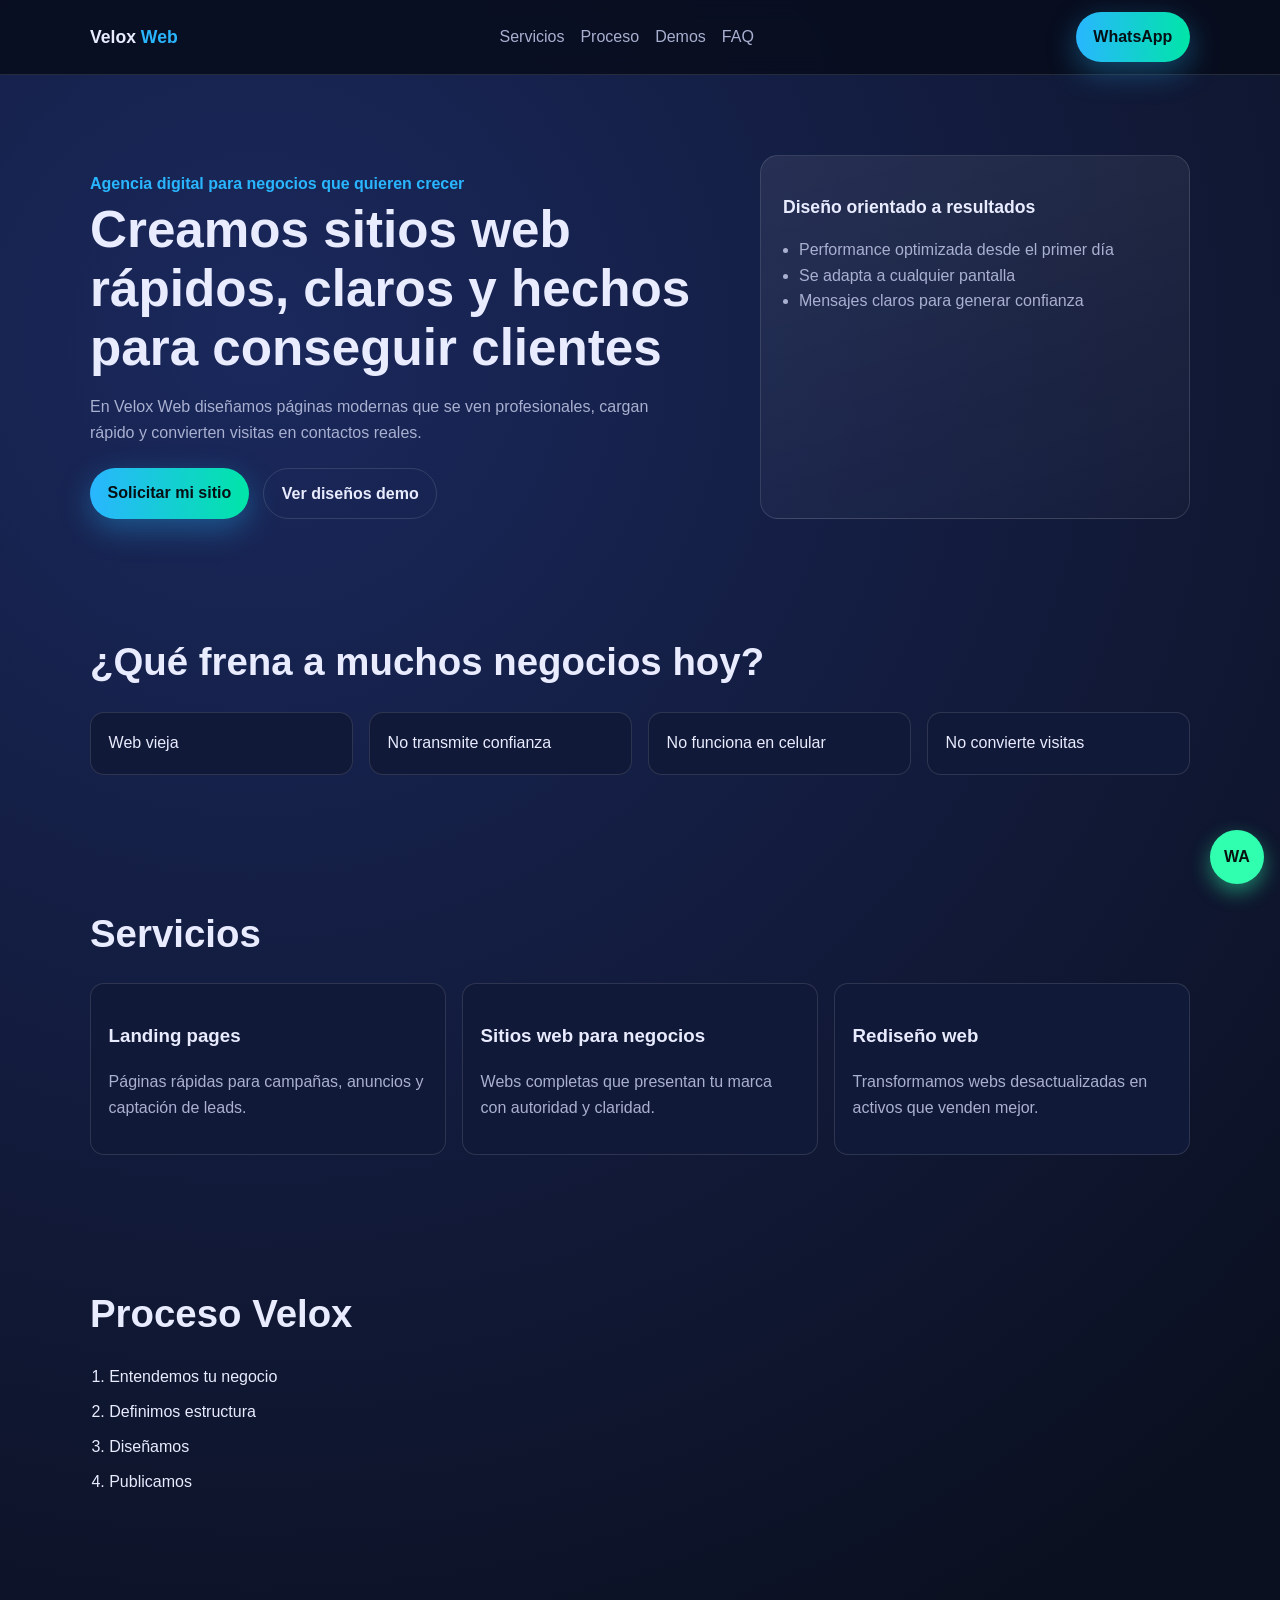
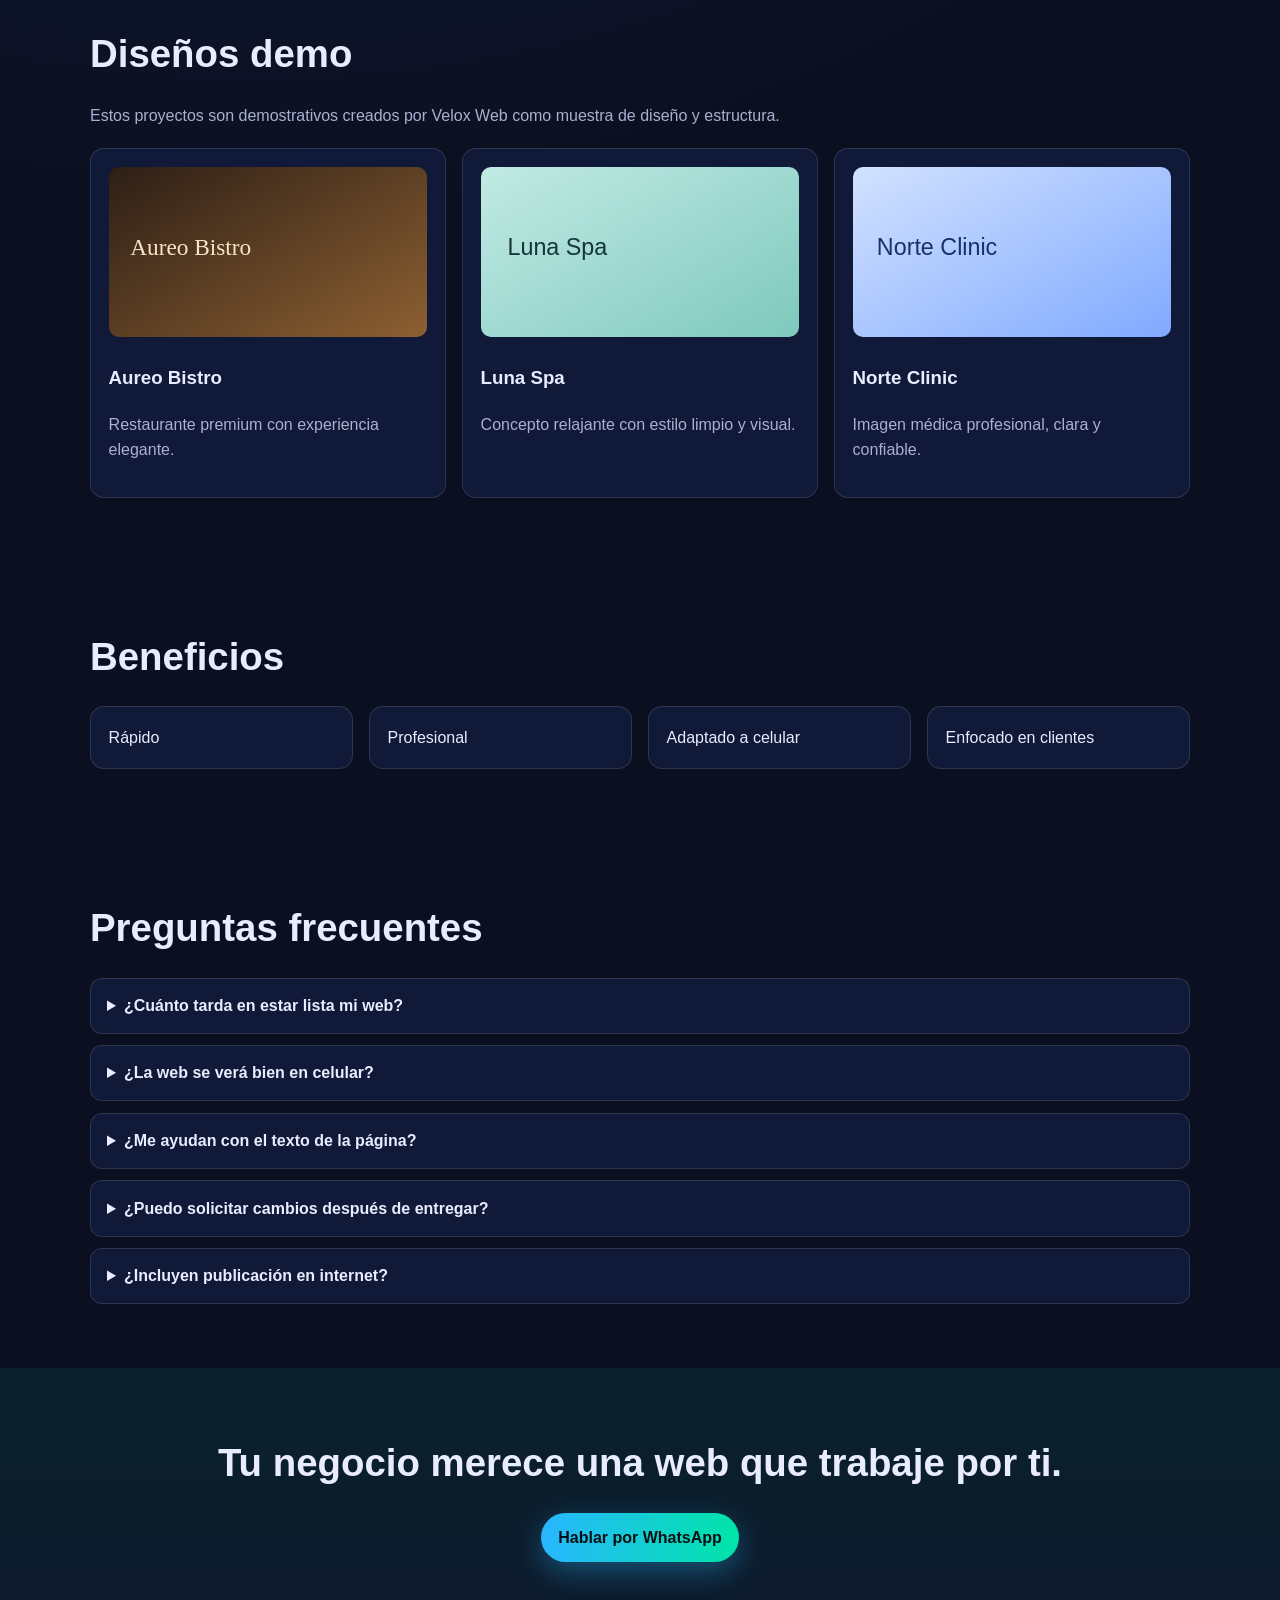
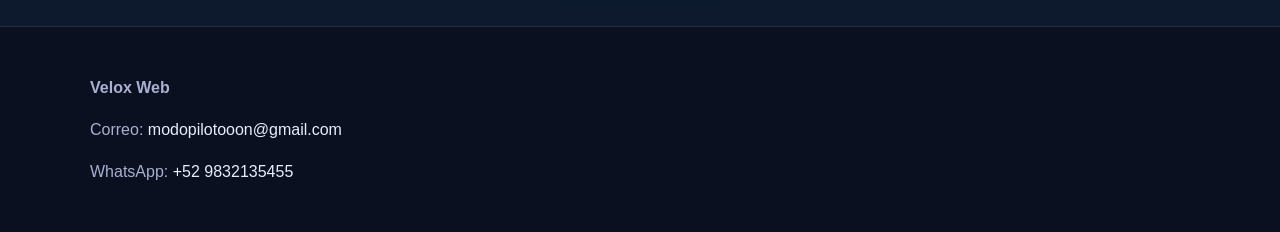
==== index.html @ 9f6ac8d9 "Fix Netlify structure and routing for static site" ====
<!DOCTYPE html>
<html lang="es">
<head>
  <meta charset="UTF-8" />
  <meta name="viewport" content="width=device-width, initial-scale=1.0" />
  <title>Velox Web | Sitios rápidos y profesionales</title>
  <meta name="description" content="Velox Web crea sitios modernos, rápidos y enfocados en conseguir clientes reales para negocios." />
  <link rel="stylesheet" href="styles.css" />
</head>
<body>
  <header class="navbar">
    <div class="container nav-content">
      <a href="#inicio" class="brand">Velox <span>Web</span></a>
      <nav>
        <a href="#servicios">Servicios</a>
        <a href="#proceso">Proceso</a>
        <a href="#demos">Demos</a>
        <a href="#faq">FAQ</a>
      </nav>
      <a class="nav-cta" href="https://wa.me/529832135455" target="_blank" rel="noopener noreferrer">WhatsApp</a>
    </div>
  </header>

  <main>
    <section class="hero" id="inicio">
      <div class="container hero-grid reveal">
        <div>
          <p class="eyebrow">Agencia digital para negocios que quieren crecer</p>
          <h1>Creamos sitios web rápidos, claros y hechos para conseguir clientes</h1>
          <p class="subtitle">En Velox Web diseñamos páginas modernas que se ven profesionales, cargan rápido y convierten visitas en contactos reales.</p>
          <div class="hero-actions">
            <a class="btn btn-primary" href="https://wa.me/529832135455" target="_blank" rel="noopener noreferrer">Solicitar mi sitio</a>
            <a class="btn btn-secondary" href="#demos">Ver diseños demo</a>
          </div>
        </div>
        <aside class="hero-panel">
          <h2>Diseño orientado a resultados</h2>
          <ul>
            <li>Performance optimizada desde el primer día</li>
            <li>Se adapta a cualquier pantalla</li>
            <li>Mensajes claros para generar confianza</li>
          </ul>
        </aside>
      </div>
    </section>

    <section class="section" id="problema">
      <div class="container reveal">
        <h2>¿Qué frena a muchos negocios hoy?</h2>
        <div class="grid four">
          <article class="card">Web vieja</article>
          <article class="card">No transmite confianza</article>
          <article class="card">No funciona en celular</article>
          <article class="card">No convierte visitas</article>
        </div>
      </div>
    </section>

    <section class="section" id="servicios">
      <div class="container reveal">
        <h2>Servicios</h2>
        <div class="grid three">
          <article class="service-card">
            <h3>Landing pages</h3>
            <p>Páginas rápidas para campañas, anuncios y captación de leads.</p>
          </article>
          <article class="service-card">
            <h3>Sitios web para negocios</h3>
            <p>Webs completas que presentan tu marca con autoridad y claridad.</p>
          </article>
          <article class="service-card">
            <h3>Rediseño web</h3>
            <p>Transformamos webs desactualizadas en activos que venden mejor.</p>
          </article>
        </div>
      </div>
    </section>

    <section class="section" id="proceso">
      <div class="container reveal">
        <h2>Proceso Velox</h2>
        <ol class="steps">
          <li>Entendemos tu negocio</li>
          <li>Definimos estructura</li>
          <li>Diseñamos</li>
          <li>Publicamos</li>
        </ol>
      </div>
    </section>

    <section class="section" id="demos">
      <div class="container reveal">
        <h2>Diseños demo</h2>
        <p class="section-intro">Estos proyectos son demostrativos creados por Velox Web como muestra de diseño y estructura.</p>
        <div class="grid three demos-grid">
          <a class="demo-card" href="demos/aureo-bistro.html">
            <img src="assets/aureo-bistro.svg" alt="Demo de Aureo Bistro" />
            <div>
              <h3>Aureo Bistro</h3>
              <p>Restaurante premium con experiencia elegante.</p>
            </div>
          </a>
          <a class="demo-card" href="demos/luna-spa.html">
            <img src="assets/luna-spa.svg" alt="Demo de Luna Spa" />
            <div>
              <h3>Luna Spa</h3>
              <p>Concepto relajante con estilo limpio y visual.</p>
            </div>
          </a>
          <a class="demo-card" href="demos/norte-clinic.html">
            <img src="assets/norte-clinic.svg" alt="Demo de Norte Clinic" />
            <div>
              <h3>Norte Clinic</h3>
              <p>Imagen médica profesional, clara y confiable.</p>
            </div>
          </a>
        </div>
      </div>
    </section>

    <section class="section" id="beneficios">
      <div class="container reveal">
        <h2>Beneficios</h2>
        <div class="grid four">
          <article class="card">Rápido</article>
          <article class="card">Profesional</article>
          <article class="card">Adaptado a celular</article>
          <article class="card">Enfocado en clientes</article>
        </div>
      </div>
    </section>

    <section class="section" id="faq">
      <div class="container reveal">
        <h2>Preguntas frecuentes</h2>
        <div class="faq-list">
          <details>
            <summary>¿Cuánto tarda en estar lista mi web?</summary>
            <p>Dependiendo del alcance, normalmente entre 5 y 14 días.</p>
          </details>
          <details>
            <summary>¿La web se verá bien en celular?</summary>
            <p>Sí, todos los diseños son responsive y pensados para móvil primero.</p>
          </details>
          <details>
            <summary>¿Me ayudan con el texto de la página?</summary>
            <p>Sí, te guiamos con estructura y copies enfocados en conversión.</p>
          </details>
          <details>
            <summary>¿Puedo solicitar cambios después de entregar?</summary>
            <p>Incluimos rondas de ajustes para que el resultado quede alineado a tu negocio.</p>
          </details>
          <details>
            <summary>¿Incluyen publicación en internet?</summary>
            <p>Sí, podemos dejar tu web publicada y lista para recibir visitas.</p>
          </details>
        </div>
      </div>
    </section>

    <section class="section cta-final" id="contacto">
      <div class="container reveal">
        <h2>Tu negocio merece una web que trabaje por ti.</h2>
        <a class="btn btn-primary" href="https://wa.me/529832135455" target="_blank" rel="noopener noreferrer">Hablar por WhatsApp</a>
      </div>
    </section>
  </main>

  <footer class="footer">
    <div class="container">
      <p><strong>Velox Web</strong></p>
      <p>Correo: <a href="mailto:modopilotooon@gmail.com">modopilotooon@gmail.com</a></p>
      <p>WhatsApp: <a href="https://wa.me/529832135455" target="_blank" rel="noopener noreferrer">+52 9832135455</a></p>
    </div>
  </footer>

  <a class="whatsapp-float" href="https://wa.me/529832135455" target="_blank" rel="noopener noreferrer" aria-label="Abrir WhatsApp">WA</a>

  <script src="script.js"></script>
</body>
</html>
---- styles.css ----
:root {
  --bg: #0b1020;
  --surface: #111938;
  --text: #e9ecff;
  --muted: #a9b0d0;
  --primary: #29b6ff;
  --primary-2: #00e5a8;
  --border: rgba(255, 255, 255, 0.12);
}

* { box-sizing: border-box; }
html { scroll-behavior: smooth; }
body {
  margin: 0;
  font-family: Inter, Segoe UI, Roboto, Arial, sans-serif;
  background: radial-gradient(circle at 20% 10%, #1a285c 0, #0b1020 45%), var(--bg);
  color: var(--text);
  line-height: 1.6;
}

.container {
  width: min(1100px, 92%);
  margin: 0 auto;
}

.navbar {
  position: sticky;
  top: 0;
  z-index: 50;
  backdrop-filter: blur(10px);
  background: rgba(8, 12, 28, 0.85);
  border-bottom: 1px solid var(--border);
}

.nav-content {
  display: flex;
  justify-content: space-between;
  align-items: center;
  min-height: 74px;
  gap: 1rem;
}

.brand { color: var(--text); text-decoration: none; font-weight: 700; font-size: 1.1rem; }
.brand span { color: var(--primary); }
nav { display: flex; gap: 1rem; flex-wrap: wrap; }
nav a { color: var(--muted); text-decoration: none; font-weight: 500; }
nav a:hover { color: var(--text); }

.nav-cta,
.btn {
  text-decoration: none;
  display: inline-block;
  border-radius: 999px;
  padding: 0.75rem 1.1rem;
  font-weight: 600;
  transition: transform .2s ease, box-shadow .2s ease, opacity .2s;
}

.nav-cta,
.btn-primary {
  background: linear-gradient(90deg, var(--primary), var(--primary-2));
  color: #061014;
  box-shadow: 0 10px 30px rgba(41, 182, 255, 0.35);
}
.btn-primary:hover,
.nav-cta:hover { transform: translateY(-2px); }
.btn-secondary {
  color: var(--text);
  border: 1px solid var(--border);
}

.hero { padding: 5rem 0 3rem; }
.hero-grid {
  display: grid;
  grid-template-columns: 1.2fr .8fr;
  gap: 1.5rem;
  align-items: stretch;
}
.eyebrow { color: var(--primary); font-weight: 600; margin-bottom: .3rem; }
h1 { font-size: clamp(2rem, 4vw, 3.2rem); line-height: 1.15; margin: 0 0 1rem; }
.subtitle { color: var(--muted); max-width: 65ch; }
.hero-actions { display: flex; gap: .9rem; flex-wrap: wrap; margin-top: 1.4rem; }

.hero-panel {
  background: linear-gradient(165deg, rgba(255,255,255,.08), rgba(255,255,255,.02));
  border: 1px solid var(--border);
  border-radius: 18px;
  padding: 1.4rem;
}
.hero-panel h2 { font-size: 1.1rem; }
.hero-panel ul { padding-left: 1rem; color: var(--muted); }

.section { padding: 4rem 0; }
.section h2 { font-size: clamp(1.6rem, 3vw, 2.4rem); margin: 0 0 1.2rem; }
.section-intro { color: var(--muted); margin-bottom: 1.2rem; }

.grid {
  display: grid;
  gap: 1rem;
}
.grid.three { grid-template-columns: repeat(3, minmax(0, 1fr)); }
.grid.four { grid-template-columns: repeat(4, minmax(0, 1fr)); }

.card,
.service-card,
.demo-card {
  background: var(--surface);
  border: 1px solid var(--border);
  border-radius: 14px;
  padding: 1.1rem;
}

.service-card p { color: var(--muted); }

.steps {
  margin: 0;
  padding-left: 1.2rem;
  display: grid;
  gap: .6rem;
}

.demo-card {
  display: block;
  color: inherit;
  text-decoration: none;
  overflow: hidden;
}
.demo-card img {
  width: 100%;
  height: 170px;
  object-fit: cover;
  border-radius: 10px;
}
.demo-card p { color: var(--muted); }
.demo-card:hover { transform: translateY(-3px); transition: .2s ease; }

.faq-list { display: grid; gap: .7rem; }
details {
  background: var(--surface);
  border: 1px solid var(--border);
  border-radius: 12px;
  padding: .9rem 1rem;
}
summary { cursor: pointer; font-weight: 600; }
details p { color: var(--muted); }

.cta-final {
  text-align: center;
  background: linear-gradient(180deg, rgba(0,229,168,.08), rgba(41,182,255,.06));
}

.footer {
  border-top: 1px solid var(--border);
  padding: 2rem 0;
  color: var(--muted);
}
.footer a { color: var(--text); text-decoration: none; }

.whatsapp-float {
  position: fixed;
  right: 1rem;
  bottom: 1rem;
  width: 54px;
  height: 54px;
  display: grid;
  place-items: center;
  border-radius: 50%;
  color: #08120f;
  text-decoration: none;
  font-weight: 800;
  background: #2fffae;
  box-shadow: 0 8px 20px rgba(47, 255, 174, 0.45);
}

.reveal {
  opacity: 0;
  transform: translateY(18px);
  transition: opacity .55s ease, transform .55s ease;
}
.reveal.visible {
  opacity: 1;
  transform: translateY(0);
}

@media (max-width: 900px) {
  .hero-grid,
  .grid.three,
  .grid.four {
    grid-template-columns: 1fr;
  }
  nav { display: none; }
}
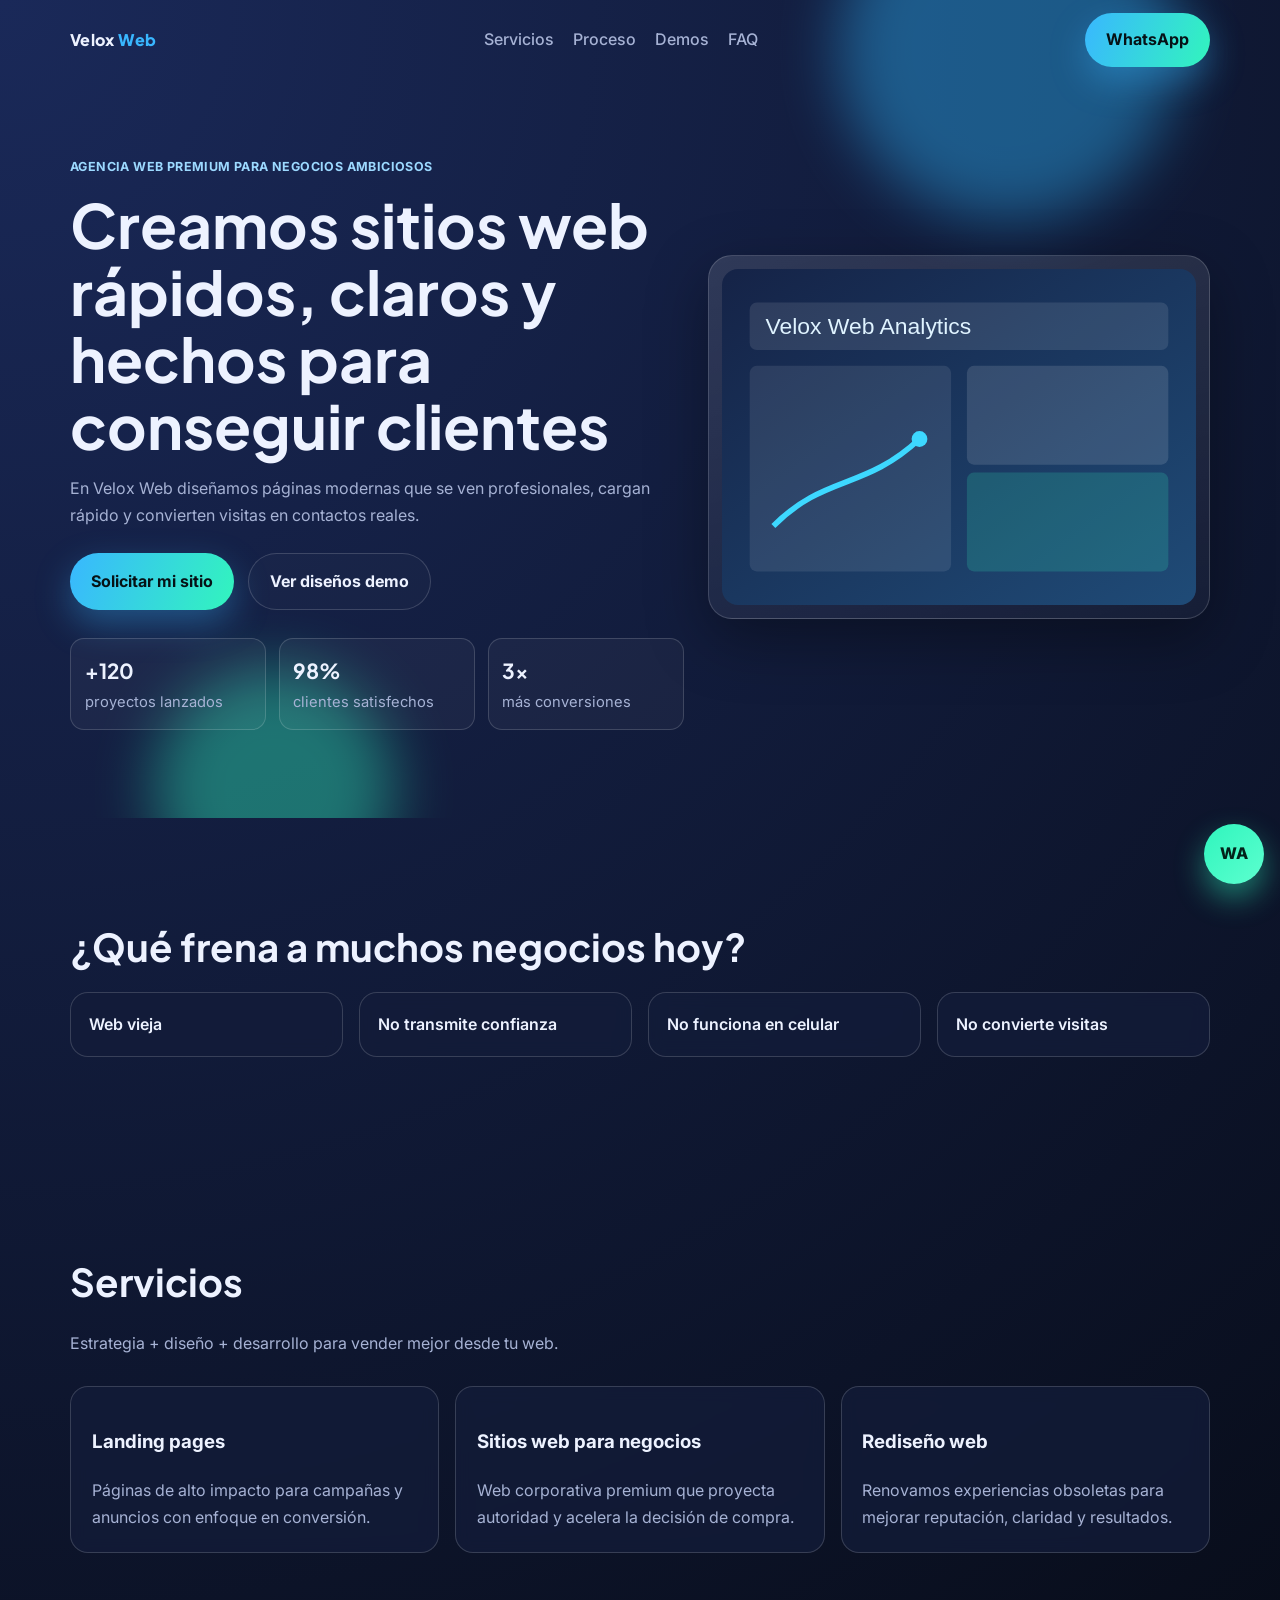
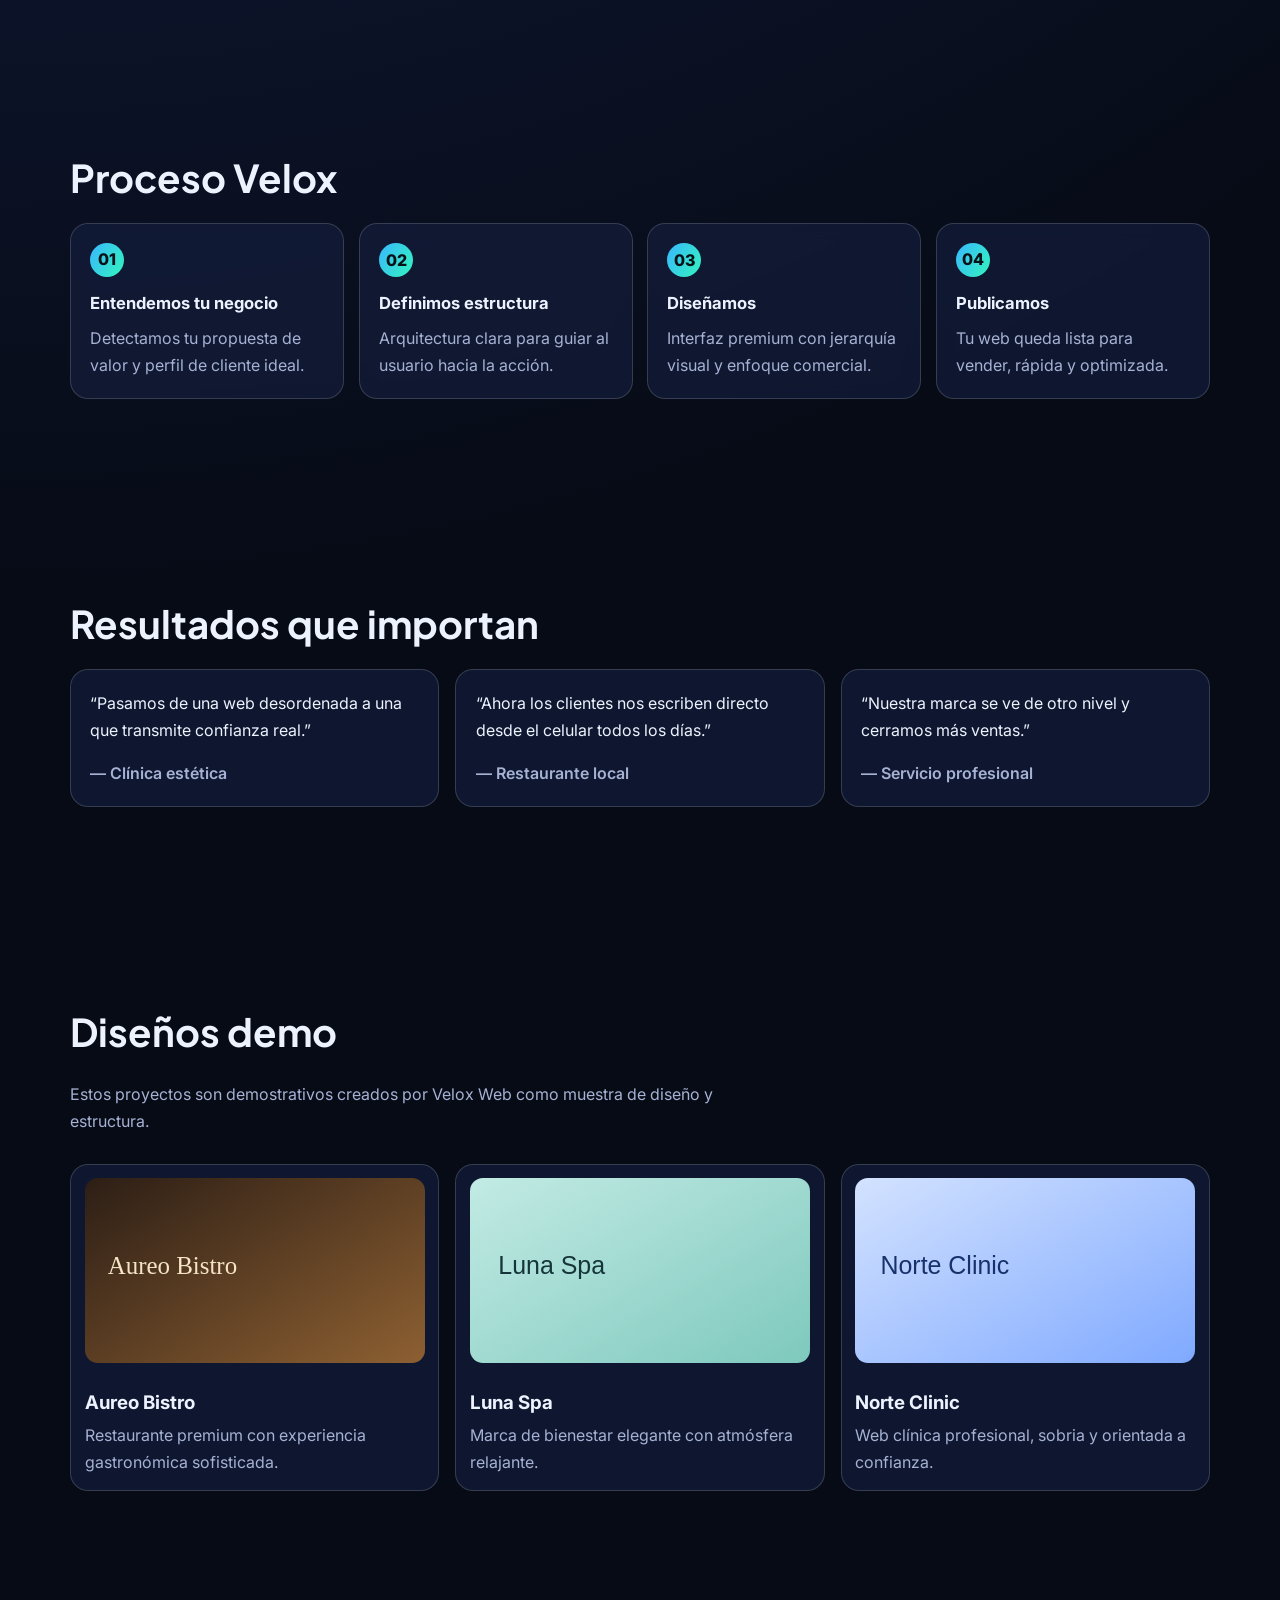
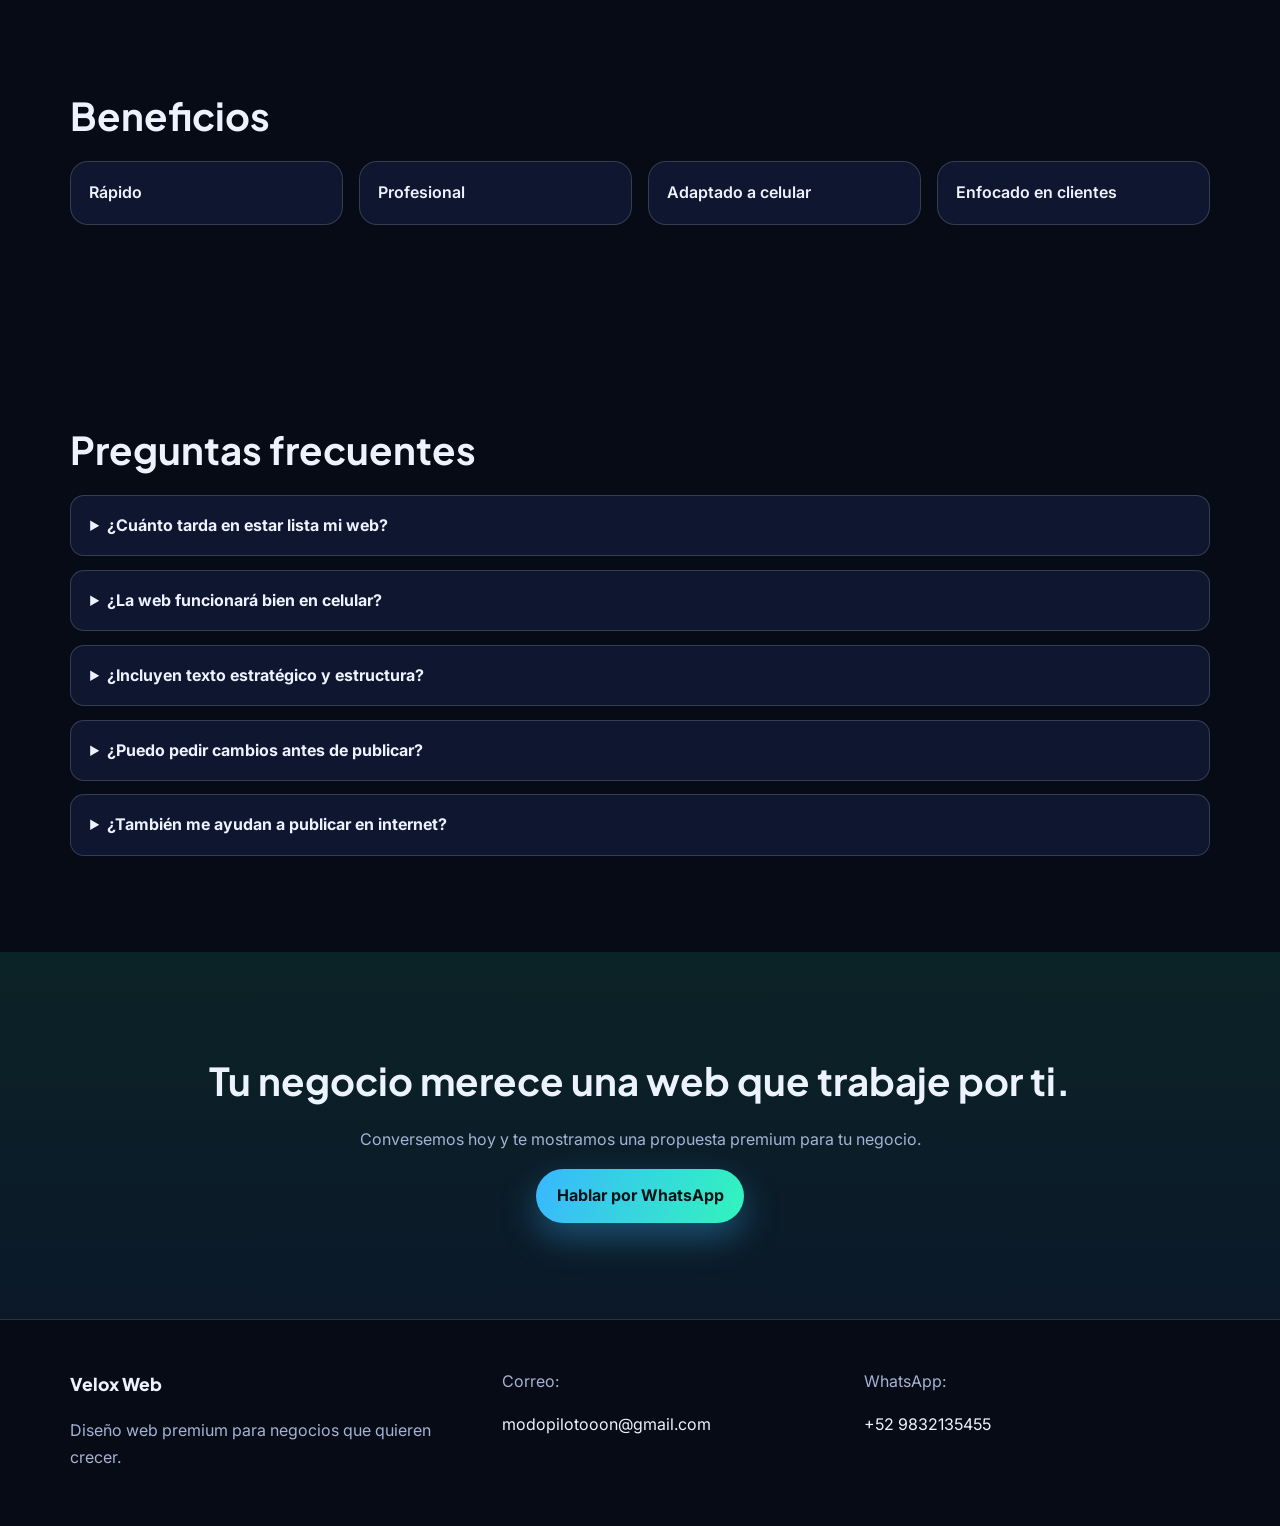
==== commit 715e4ad2: "Clean static project structure and verify Netlify-ready paths" ====
--- a/index.html
+++ b/index.html
@@ -3,43 +3,53 @@
 <head>
   <meta charset="UTF-8" />
   <meta name="viewport" content="width=device-width, initial-scale=1.0" />
-  <title>Velox Web | Sitios rápidos y profesionales</title>
-  <meta name="description" content="Velox Web crea sitios modernos, rápidos y enfocados en conseguir clientes reales para negocios." />
+  <title>Velox Web | Agencia web premium</title>
+  <meta name="description" content="Velox Web diseña sitios premium, rápidos y orientados a convertir visitas en clientes." />
+  <meta property="og:title" content="Velox Web | Agencia web premium" />
+  <meta property="og:description" content="Sitios modernos, rápidos y pensados para vender." />
+  <meta property="og:type" content="website" />
+  <link rel="preconnect" href="https://fonts.googleapis.com">
+  <link rel="preconnect" href="https://fonts.gstatic.com" crossorigin>
+  <link href="https://fonts.googleapis.com/css2?family=Inter:wght@400;500;600;700;800&family=Plus+Jakarta+Sans:wght@600;700;800&display=swap" rel="stylesheet">
   <link rel="stylesheet" href="styles.css" />
 </head>
 <body>
-  <header class="navbar">
+  <a class="skip-link" href="#contenido">Saltar al contenido</a>
+
+  <header class="navbar" id="navbar">
     <div class="container nav-content">
       <a href="#inicio" class="brand">Velox <span>Web</span></a>
-      <nav>
+      <nav aria-label="Navegación principal">
         <a href="#servicios">Servicios</a>
         <a href="#proceso">Proceso</a>
         <a href="#demos">Demos</a>
         <a href="#faq">FAQ</a>
       </nav>
-      <a class="nav-cta" href="https://wa.me/529832135455" target="_blank" rel="noopener noreferrer">WhatsApp</a>
+      <a class="btn btn-primary wa-link" href="https://wa.me/529832135455?text=Hola%2C%20me%20gustar%C3%ADa%20crear%20un%20sitio%20web%20con%20Velox%20Web" target="_blank" rel="noopener noreferrer">WhatsApp</a>
     </div>
   </header>
 
-  <main>
+  <main id="contenido">
     <section class="hero" id="inicio">
+      <div class="orb orb-1"></div>
+      <div class="orb orb-2"></div>
       <div class="container hero-grid reveal">
         <div>
-          <p class="eyebrow">Agencia digital para negocios que quieren crecer</p>
+          <p class="eyebrow">Agencia web premium para negocios ambiciosos</p>
           <h1>Creamos sitios web rápidos, claros y hechos para conseguir clientes</h1>
           <p class="subtitle">En Velox Web diseñamos páginas modernas que se ven profesionales, cargan rápido y convierten visitas en contactos reales.</p>
           <div class="hero-actions">
-            <a class="btn btn-primary" href="https://wa.me/529832135455" target="_blank" rel="noopener noreferrer">Solicitar mi sitio</a>
+            <a class="btn btn-primary wa-link" href="https://wa.me/529832135455?text=Hola%2C%20me%20gustar%C3%ADa%20crear%20un%20sitio%20web%20con%20Velox%20Web" target="_blank" rel="noopener noreferrer">Solicitar mi sitio</a>
             <a class="btn btn-secondary" href="#demos">Ver diseños demo</a>
           </div>
+          <div class="hero-metrics">
+            <div><strong>+120</strong><span>proyectos lanzados</span></div>
+            <div><strong>98%</strong><span>clientes satisfechos</span></div>
+            <div><strong>3x</strong><span>más conversiones</span></div>
+          </div>
         </div>
         <aside class="hero-panel">
-          <h2>Diseño orientado a resultados</h2>
-          <ul>
-            <li>Performance optimizada desde el primer día</li>
-            <li>Se adapta a cualquier pantalla</li>
-            <li>Mensajes claros para generar confianza</li>
-          </ul>
+          <img src="assets/agency-dashboard.svg" alt="Panel visual de resultados web" />
         </aside>
       </div>
     </section>
@@ -59,18 +69,19 @@
     <section class="section" id="servicios">
       <div class="container reveal">
         <h2>Servicios</h2>
+        <p class="section-intro">Estrategia + diseño + desarrollo para vender mejor desde tu web.</p>
         <div class="grid three">
           <article class="service-card">
             <h3>Landing pages</h3>
-            <p>Páginas rápidas para campañas, anuncios y captación de leads.</p>
+            <p>Páginas de alto impacto para campañas y anuncios con enfoque en conversión.</p>
           </article>
           <article class="service-card">
             <h3>Sitios web para negocios</h3>
-            <p>Webs completas que presentan tu marca con autoridad y claridad.</p>
+            <p>Web corporativa premium que proyecta autoridad y acelera la decisión de compra.</p>
           </article>
           <article class="service-card">
             <h3>Rediseño web</h3>
-            <p>Transformamos webs desactualizadas en activos que venden mejor.</p>
+            <p>Renovamos experiencias obsoletas para mejorar reputación, claridad y resultados.</p>
           </article>
         </div>
       </div>
@@ -79,12 +90,23 @@
     <section class="section" id="proceso">
       <div class="container reveal">
         <h2>Proceso Velox</h2>
-        <ol class="steps">
-          <li>Entendemos tu negocio</li>
-          <li>Definimos estructura</li>
-          <li>Diseñamos</li>
-          <li>Publicamos</li>
-        </ol>
+        <div class="timeline">
+          <article><span>01</span><h3>Entendemos tu negocio</h3><p>Detectamos tu propuesta de valor y perfil de cliente ideal.</p></article>
+          <article><span>02</span><h3>Definimos estructura</h3><p>Arquitectura clara para guiar al usuario hacia la acción.</p></article>
+          <article><span>03</span><h3>Diseñamos</h3><p>Interfaz premium con jerarquía visual y enfoque comercial.</p></article>
+          <article><span>04</span><h3>Publicamos</h3><p>Tu web queda lista para vender, rápida y optimizada.</p></article>
+        </div>
+      </div>
+    </section>
+
+    <section class="section" id="resultados">
+      <div class="container reveal">
+        <h2>Resultados que importan</h2>
+        <div class="results-grid">
+          <article class="result-card"><p>“Pasamos de una web desordenada a una que transmite confianza real.”</p><strong>— Clínica estética</strong></article>
+          <article class="result-card"><p>“Ahora los clientes nos escriben directo desde el celular todos los días.”</p><strong>— Restaurante local</strong></article>
+          <article class="result-card"><p>“Nuestra marca se ve de otro nivel y cerramos más ventas.”</p><strong>— Servicio profesional</strong></article>
+        </div>
       </div>
     </section>
 
@@ -97,21 +119,21 @@
             <img src="assets/aureo-bistro.svg" alt="Demo de Aureo Bistro" />
             <div>
               <h3>Aureo Bistro</h3>
-              <p>Restaurante premium con experiencia elegante.</p>
+              <p>Restaurante premium con experiencia gastronómica sofisticada.</p>
             </div>
           </a>
           <a class="demo-card" href="demos/luna-spa.html">
             <img src="assets/luna-spa.svg" alt="Demo de Luna Spa" />
             <div>
               <h3>Luna Spa</h3>
-              <p>Concepto relajante con estilo limpio y visual.</p>
+              <p>Marca de bienestar elegante con atmósfera relajante.</p>
             </div>
           </a>
           <a class="demo-card" href="demos/norte-clinic.html">
             <img src="assets/norte-clinic.svg" alt="Demo de Norte Clinic" />
             <div>
               <h3>Norte Clinic</h3>
-              <p>Imagen médica profesional, clara y confiable.</p>
+              <p>Web clínica profesional, sobria y orientada a confianza.</p>
             </div>
           </a>
         </div>
@@ -136,23 +158,23 @@
         <div class="faq-list">
           <details>
             <summary>¿Cuánto tarda en estar lista mi web?</summary>
-            <p>Dependiendo del alcance, normalmente entre 5 y 14 días.</p>
-          </details>
-          <details>
-            <summary>¿La web se verá bien en celular?</summary>
-            <p>Sí, todos los diseños son responsive y pensados para móvil primero.</p>
-          </details>
-          <details>
-            <summary>¿Me ayudan con el texto de la página?</summary>
-            <p>Sí, te guiamos con estructura y copies enfocados en conversión.</p>
-          </details>
-          <details>
-            <summary>¿Puedo solicitar cambios después de entregar?</summary>
-            <p>Incluimos rondas de ajustes para que el resultado quede alineado a tu negocio.</p>
-          </details>
-          <details>
-            <summary>¿Incluyen publicación en internet?</summary>
-            <p>Sí, podemos dejar tu web publicada y lista para recibir visitas.</p>
+            <p>La mayoría de proyectos premium se entregan entre 7 y 15 días, según alcance.</p>
+          </details>
+          <details>
+            <summary>¿La web funcionará bien en celular?</summary>
+            <p>Sí. Diseñamos mobile-first para asegurar velocidad y claridad en pantallas pequeñas.</p>
+          </details>
+          <details>
+            <summary>¿Incluyen texto estratégico y estructura?</summary>
+            <p>Sí, te guiamos en el mensaje, secciones y llamados a la acción para convertir mejor.</p>
+          </details>
+          <details>
+            <summary>¿Puedo pedir cambios antes de publicar?</summary>
+            <p>Claro. Incluimos rondas de ajustes para garantizar un resultado alineado a tu marca.</p>
+          </details>
+          <details>
+            <summary>¿También me ayudan a publicar en internet?</summary>
+            <p>Sí, podemos dejar todo publicado en hosting para que empieces a captar clientes.</p>
           </details>
         </div>
       </div>
@@ -161,20 +183,32 @@
     <section class="section cta-final" id="contacto">
       <div class="container reveal">
         <h2>Tu negocio merece una web que trabaje por ti.</h2>
-        <a class="btn btn-primary" href="https://wa.me/529832135455" target="_blank" rel="noopener noreferrer">Hablar por WhatsApp</a>
+        <p>Conversemos hoy y te mostramos una propuesta premium para tu negocio.</p>
+        <a class="btn btn-primary wa-link" href="https://wa.me/529832135455?text=Hola%2C%20me%20gustar%C3%ADa%20crear%20un%20sitio%20web%20con%20Velox%20Web" target="_blank" rel="noopener noreferrer">Hablar por WhatsApp</a>
       </div>
     </section>
   </main>
 
   <footer class="footer">
-    <div class="container">
-      <p><strong>Velox Web</strong></p>
-      <p>Correo: <a href="mailto:modopilotooon@gmail.com">modopilotooon@gmail.com</a></p>
-      <p>WhatsApp: <a href="https://wa.me/529832135455" target="_blank" rel="noopener noreferrer">+52 9832135455</a></p>
+    <div class="container footer-grid">
+      <div>
+        <p class="footer-brand">Velox Web</p>
+        <p>Diseño web premium para negocios que quieren crecer.</p>
+      </div>
+      <div>
+        <p>Correo:</p>
+        <a href="mailto:modopilotooon@gmail.com">modopilotooon@gmail.com</a>
+      </div>
+      <div>
+        <p>WhatsApp:</p>
+        <a class="wa-link" href="https://wa.me/529832135455?text=Hola%2C%20me%20gustar%C3%ADa%20crear%20un%20sitio%20web%20con%20Velox%20Web" target="_blank" rel="noopener noreferrer">+52 9832135455</a>
+      </div>
     </div>
   </footer>
 
-  <a class="whatsapp-float" href="https://wa.me/529832135455" target="_blank" rel="noopener noreferrer" aria-label="Abrir WhatsApp">WA</a>
+  <a class="whatsapp-float wa-link" href="https://wa.me/529832135455?text=Hola%2C%20me%20gustar%C3%ADa%20crear%20un%20sitio%20web%20con%20Velox%20Web" target="_blank" rel="noopener noreferrer" aria-label="Abrir WhatsApp">
+    <span>WA</span>
+  </a>
 
   <script src="script.js"></script>
 </body>
--- a/styles.css
+++ b/styles.css
@@ -1,192 +1,260 @@
 :root {
-  --bg: #0b1020;
-  --surface: #111938;
-  --text: #e9ecff;
-  --muted: #a9b0d0;
-  --primary: #29b6ff;
-  --primary-2: #00e5a8;
-  --border: rgba(255, 255, 255, 0.12);
+  --bg: #070b16;
+  --surface: rgba(19, 29, 58, 0.75);
+  --text: #edf2ff;
+  --muted: #a6b2d4;
+  --primary: #39b7ff;
+  --secondary: #32f5bd;
+  --border: rgba(255, 255, 255, 0.16);
+  --radius: 18px;
+  --shadow: 0 20px 60px rgba(0, 0, 0, 0.35);
 }
 
 * { box-sizing: border-box; }
 html { scroll-behavior: smooth; }
 body {
   margin: 0;
-  font-family: Inter, Segoe UI, Roboto, Arial, sans-serif;
-  background: radial-gradient(circle at 20% 10%, #1a285c 0, #0b1020 45%), var(--bg);
   color: var(--text);
-  line-height: 1.6;
-}
-
-.container {
-  width: min(1100px, 92%);
-  margin: 0 auto;
-}
+  font-family: Inter, system-ui, sans-serif;
+  background: radial-gradient(circle at 0% 0%, #1a2959 0%, #070b16 45%), var(--bg);
+  line-height: 1.7;
+}
+
+.skip-link {
+  position: absolute;
+  left: -999px;
+  top: 8px;
+  z-index: 100;
+  padding: .6rem .9rem;
+  border-radius: 10px;
+  background: #fff;
+  color: #111;
+  text-decoration: none;
+}
+.skip-link:focus { left: 8px; }
+
+.container { width: min(1140px, 92%); margin: 0 auto; }
+.section { padding: 6rem 0; }
+.section h2 { margin: 0 0 .8rem; font-size: clamp(1.8rem, 3vw, 2.6rem); font-family: "Plus Jakarta Sans", Inter, sans-serif; }
+.section-intro { color: var(--muted); max-width: 68ch; margin-bottom: 1.8rem; }
 
 .navbar {
-  position: sticky;
-  top: 0;
-  z-index: 50;
-  backdrop-filter: blur(10px);
-  background: rgba(8, 12, 28, 0.85);
-  border-bottom: 1px solid var(--border);
-}
-
-.nav-content {
-  display: flex;
-  justify-content: space-between;
+  position: fixed;
+  inset: 0 0 auto 0;
+  z-index: 80;
+  transition: background .35s ease, border-color .35s ease, box-shadow .35s ease;
+  border-bottom: 1px solid transparent;
+}
+.navbar.scrolled {
+  background: rgba(6, 10, 22, .86);
+  border-color: var(--border);
+  backdrop-filter: blur(12px);
+  box-shadow: 0 10px 30px rgba(0, 0, 0, .25);
+}
+.nav-content { min-height: 80px; display: flex; align-items: center; justify-content: space-between; gap: 1rem; }
+.brand { text-decoration: none; color: var(--text); font-family: "Plus Jakarta Sans", sans-serif; font-weight: 800; letter-spacing: .3px; }
+.brand span { color: var(--primary); }
+nav { display: flex; gap: 1.2rem; }
+nav a { color: var(--muted); text-decoration: none; font-weight: 500; transition: color .25s ease; }
+nav a:hover, nav a.active { color: var(--text); }
+
+.btn {
+  display: inline-flex;
   align-items: center;
-  min-height: 74px;
-  gap: 1rem;
-}
-
-.brand { color: var(--text); text-decoration: none; font-weight: 700; font-size: 1.1rem; }
-.brand span { color: var(--primary); }
-nav { display: flex; gap: 1rem; flex-wrap: wrap; }
-nav a { color: var(--muted); text-decoration: none; font-weight: 500; }
-nav a:hover { color: var(--text); }
-
-.nav-cta,
-.btn {
-  text-decoration: none;
-  display: inline-block;
+  justify-content: center;
+  gap: .4rem;
   border-radius: 999px;
-  padding: 0.75rem 1.1rem;
-  font-weight: 600;
-  transition: transform .2s ease, box-shadow .2s ease, opacity .2s;
-}
-
-.nav-cta,
+  padding: .85rem 1.3rem;
+  text-decoration: none;
+  font-weight: 700;
+  transition: transform .22s ease, box-shadow .22s ease, background .22s ease, color .22s ease;
+}
 .btn-primary {
-  background: linear-gradient(90deg, var(--primary), var(--primary-2));
-  color: #061014;
-  box-shadow: 0 10px 30px rgba(41, 182, 255, 0.35);
-}
-.btn-primary:hover,
-.nav-cta:hover { transform: translateY(-2px); }
+  background: linear-gradient(110deg, var(--primary), var(--secondary));
+  color: #061216;
+  box-shadow: 0 14px 35px rgba(57, 183, 255, .35);
+}
+.btn-primary:hover { transform: translateY(-2px); box-shadow: 0 20px 45px rgba(57, 183, 255, .42); }
 .btn-secondary {
   color: var(--text);
   border: 1px solid var(--border);
-}
-
-.hero { padding: 5rem 0 3rem; }
-.hero-grid {
-  display: grid;
-  grid-template-columns: 1.2fr .8fr;
-  gap: 1.5rem;
-  align-items: stretch;
-}
-.eyebrow { color: var(--primary); font-weight: 600; margin-bottom: .3rem; }
-h1 { font-size: clamp(2rem, 4vw, 3.2rem); line-height: 1.15; margin: 0 0 1rem; }
-.subtitle { color: var(--muted); max-width: 65ch; }
-.hero-actions { display: flex; gap: .9rem; flex-wrap: wrap; margin-top: 1.4rem; }
+  background: rgba(255, 255, 255, .02);
+}
+.btn-secondary:hover { transform: translateY(-2px); border-color: rgba(255,255,255,.35); }
+
+a:focus-visible,
+button:focus-visible,
+summary:focus-visible { outline: 2px solid #8dd8ff; outline-offset: 3px; border-radius: 10px; }
+
+.hero {
+  position: relative;
+  overflow: hidden;
+  padding: 9rem 0 5.5rem;
+}
+.orb {
+  position: absolute;
+  border-radius: 50%;
+  filter: blur(30px);
+  opacity: .4;
+  pointer-events: none;
+}
+.orb-1 { width: 340px; height: 340px; background: #2eb8ff; top: -120px; right: 8%; }
+.orb-2 { width: 240px; height: 240px; background: #2ff5bd; bottom: -90px; left: 12%; }
+.hero-grid { display: grid; grid-template-columns: 1.1fr .9fr; gap: 1.5rem; align-items: center; }
+.eyebrow {
+  display: inline-block;
+  color: #9cd9ff;
+  font-weight: 700;
+  margin-bottom: .85rem;
+  letter-spacing: .4px;
+  text-transform: uppercase;
+  font-size: .78rem;
+}
+h1 {
+  margin: 0;
+  font-size: clamp(2rem, 4.8vw, 3.8rem);
+  line-height: 1.1;
+  font-family: "Plus Jakarta Sans", Inter, sans-serif;
+}
+.subtitle { color: var(--muted); max-width: 64ch; margin: 1rem 0 1.5rem; }
+.hero-actions { display: flex; flex-wrap: wrap; gap: .9rem; margin-bottom: 1.8rem; }
+.hero-metrics { display: grid; grid-template-columns: repeat(3, minmax(0,1fr)); gap: .8rem; }
+.hero-metrics div { background: rgba(255,255,255,.04); border: 1px solid var(--border); border-radius: 14px; padding: .85rem; }
+.hero-metrics strong { font-size: 1.3rem; display: block; font-family: "Plus Jakarta Sans", sans-serif; }
+.hero-metrics span { color: var(--muted); font-size: .92rem; }
 
 .hero-panel {
-  background: linear-gradient(165deg, rgba(255,255,255,.08), rgba(255,255,255,.02));
-  border: 1px solid var(--border);
-  border-radius: 18px;
-  padding: 1.4rem;
-}
-.hero-panel h2 { font-size: 1.1rem; }
-.hero-panel ul { padding-left: 1rem; color: var(--muted); }
-
-.section { padding: 4rem 0; }
-.section h2 { font-size: clamp(1.6rem, 3vw, 2.4rem); margin: 0 0 1.2rem; }
-.section-intro { color: var(--muted); margin-bottom: 1.2rem; }
-
-.grid {
-  display: grid;
-  gap: 1rem;
-}
+  background: linear-gradient(165deg, rgba(255,255,255,.12), rgba(255,255,255,.03));
+  border: 1px solid var(--border);
+  border-radius: 24px;
+  box-shadow: var(--shadow);
+  padding: .8rem;
+}
+.hero-panel img { width: 100%; border-radius: 16px; display: block; }
+
+.grid { display: grid; gap: 1rem; }
 .grid.three { grid-template-columns: repeat(3, minmax(0, 1fr)); }
 .grid.four { grid-template-columns: repeat(4, minmax(0, 1fr)); }
-
 .card,
 .service-card,
-.demo-card {
+.demo-card,
+.timeline article,
+.result-card {
   background: var(--surface);
   border: 1px solid var(--border);
-  border-radius: 14px;
-  padding: 1.1rem;
-}
-
-.service-card p { color: var(--muted); }
-
-.steps {
-  margin: 0;
-  padding-left: 1.2rem;
-  display: grid;
-  gap: .6rem;
-}
-
-.demo-card {
+  border-radius: var(--radius);
+  backdrop-filter: blur(8px);
+}
+.card { padding: 1.1rem; font-weight: 600; }
+.service-card { padding: 1.3rem; transition: transform .25s ease, border-color .25s ease, box-shadow .25s ease; }
+.service-card p { color: var(--muted); margin: .6rem 0 0; }
+.service-card:hover { transform: translateY(-4px); border-color: rgba(57,183,255,.7); box-shadow: 0 18px 28px rgba(0,0,0,.2); }
+
+.timeline { display: grid; grid-template-columns: repeat(4, minmax(0, 1fr)); gap: .9rem; }
+.timeline article { padding: 1.2rem; position: relative; transition: transform .25s ease, border-color .25s ease; }
+.timeline article:hover { transform: translateY(-3px); border-color: rgba(50,245,189,.8); }
+.timeline span {
+  display: inline-flex;
+  width: 34px;
+  height: 34px;
+  border-radius: 999px;
+  background: linear-gradient(120deg, var(--primary), var(--secondary));
+  color: #061216;
+  font-weight: 800;
+  justify-content: center;
+  align-items: center;
+  margin-bottom: .75rem;
+}
+.timeline h3 { margin: 0 0 .45rem; font-size: 1.04rem; }
+.timeline p { margin: 0; color: var(--muted); }
+
+.results-grid { display: grid; grid-template-columns: repeat(3,minmax(0,1fr)); gap: 1rem; }
+.result-card { padding: 1.2rem; }
+.result-card p { color: var(--text); margin-top: 0; }
+.result-card strong { color: var(--muted); font-weight: 600; }
+
+.demos-grid .demo-card {
   display: block;
+  text-decoration: none;
   color: inherit;
-  text-decoration: none;
+  padding: .85rem;
   overflow: hidden;
-}
-.demo-card img {
-  width: 100%;
-  height: 170px;
-  object-fit: cover;
-  border-radius: 10px;
-}
-.demo-card p { color: var(--muted); }
-.demo-card:hover { transform: translateY(-3px); transition: .2s ease; }
-
-.faq-list { display: grid; gap: .7rem; }
+  transition: transform .25s ease, border-color .25s ease, box-shadow .25s ease;
+}
+.demo-card img { width: 100%; height: 185px; object-fit: cover; border-radius: 13px; }
+.demo-card h3 { margin: .95rem 0 .2rem; }
+.demo-card p { margin: 0; color: var(--muted); }
+.demo-card:hover { transform: translateY(-5px); border-color: rgba(57,183,255,.75); box-shadow: var(--shadow); }
+
+.faq-list { display: grid; gap: .85rem; }
 details {
   background: var(--surface);
   border: 1px solid var(--border);
-  border-radius: 12px;
-  padding: .9rem 1rem;
-}
-summary { cursor: pointer; font-weight: 600; }
-details p { color: var(--muted); }
+  border-radius: 14px;
+  padding: 1rem 1.2rem;
+  transition: border-color .25s ease;
+}
+details[open], details:hover { border-color: rgba(57,183,255,.6); }
+summary { cursor: pointer; font-weight: 700; }
+details p { color: var(--muted); margin: .6rem 0 0; }
 
 .cta-final {
   text-align: center;
-  background: linear-gradient(180deg, rgba(0,229,168,.08), rgba(41,182,255,.06));
-}
+  background: linear-gradient(180deg, rgba(50,245,189,.1), rgba(57,183,255,.08));
+}
+.cta-final p { color: var(--muted); margin-top: 0; }
 
 .footer {
   border-top: 1px solid var(--border);
-  padding: 2rem 0;
+  padding: 2rem 0 2.4rem;
   color: var(--muted);
 }
+.footer-grid { display: grid; grid-template-columns: 1.2fr 1fr 1fr; gap: 1rem; }
+.footer-brand { color: var(--text); font-weight: 800; font-family: "Plus Jakarta Sans", sans-serif; font-size: 1.1rem; }
 .footer a { color: var(--text); text-decoration: none; }
 
 .whatsapp-float {
   position: fixed;
   right: 1rem;
   bottom: 1rem;
-  width: 54px;
-  height: 54px;
+  width: 60px;
+  height: 60px;
+  border-radius: 50%;
   display: grid;
   place-items: center;
-  border-radius: 50%;
-  color: #08120f;
-  text-decoration: none;
+  text-decoration: none;
+  color: #03231a;
   font-weight: 800;
-  background: #2fffae;
-  box-shadow: 0 8px 20px rgba(47, 255, 174, 0.45);
-}
+  background: linear-gradient(135deg, #2ff5bd, #5dffcf);
+  box-shadow: 0 14px 30px rgba(47,245,189,.45);
+  z-index: 90;
+  transition: transform .2s ease;
+}
+.whatsapp-float:hover { transform: translateY(-3px) scale(1.03); }
 
 .reveal {
   opacity: 0;
-  transform: translateY(18px);
-  transition: opacity .55s ease, transform .55s ease;
+  transform: translateY(26px);
+  transition: opacity .65s ease, transform .65s ease;
 }
 .reveal.visible {
   opacity: 1;
   transform: translateY(0);
 }
 
-@media (max-width: 900px) {
+@media (prefers-reduced-motion: reduce) {
+  *, *::before, *::after { animation: none !important; transition: none !important; scroll-behavior: auto !important; }
+  .reveal { opacity: 1; transform: none; }
+}
+
+@media (max-width: 1000px) {
   .hero-grid,
   .grid.three,
-  .grid.four {
-    grid-template-columns: 1fr;
-  }
+  .grid.four,
+  .timeline,
+  .footer-grid,
+  .hero-metrics,
+  .results-grid { grid-template-columns: 1fr; }
   nav { display: none; }
-}
+  .section { padding: 4.8rem 0; }
+}
